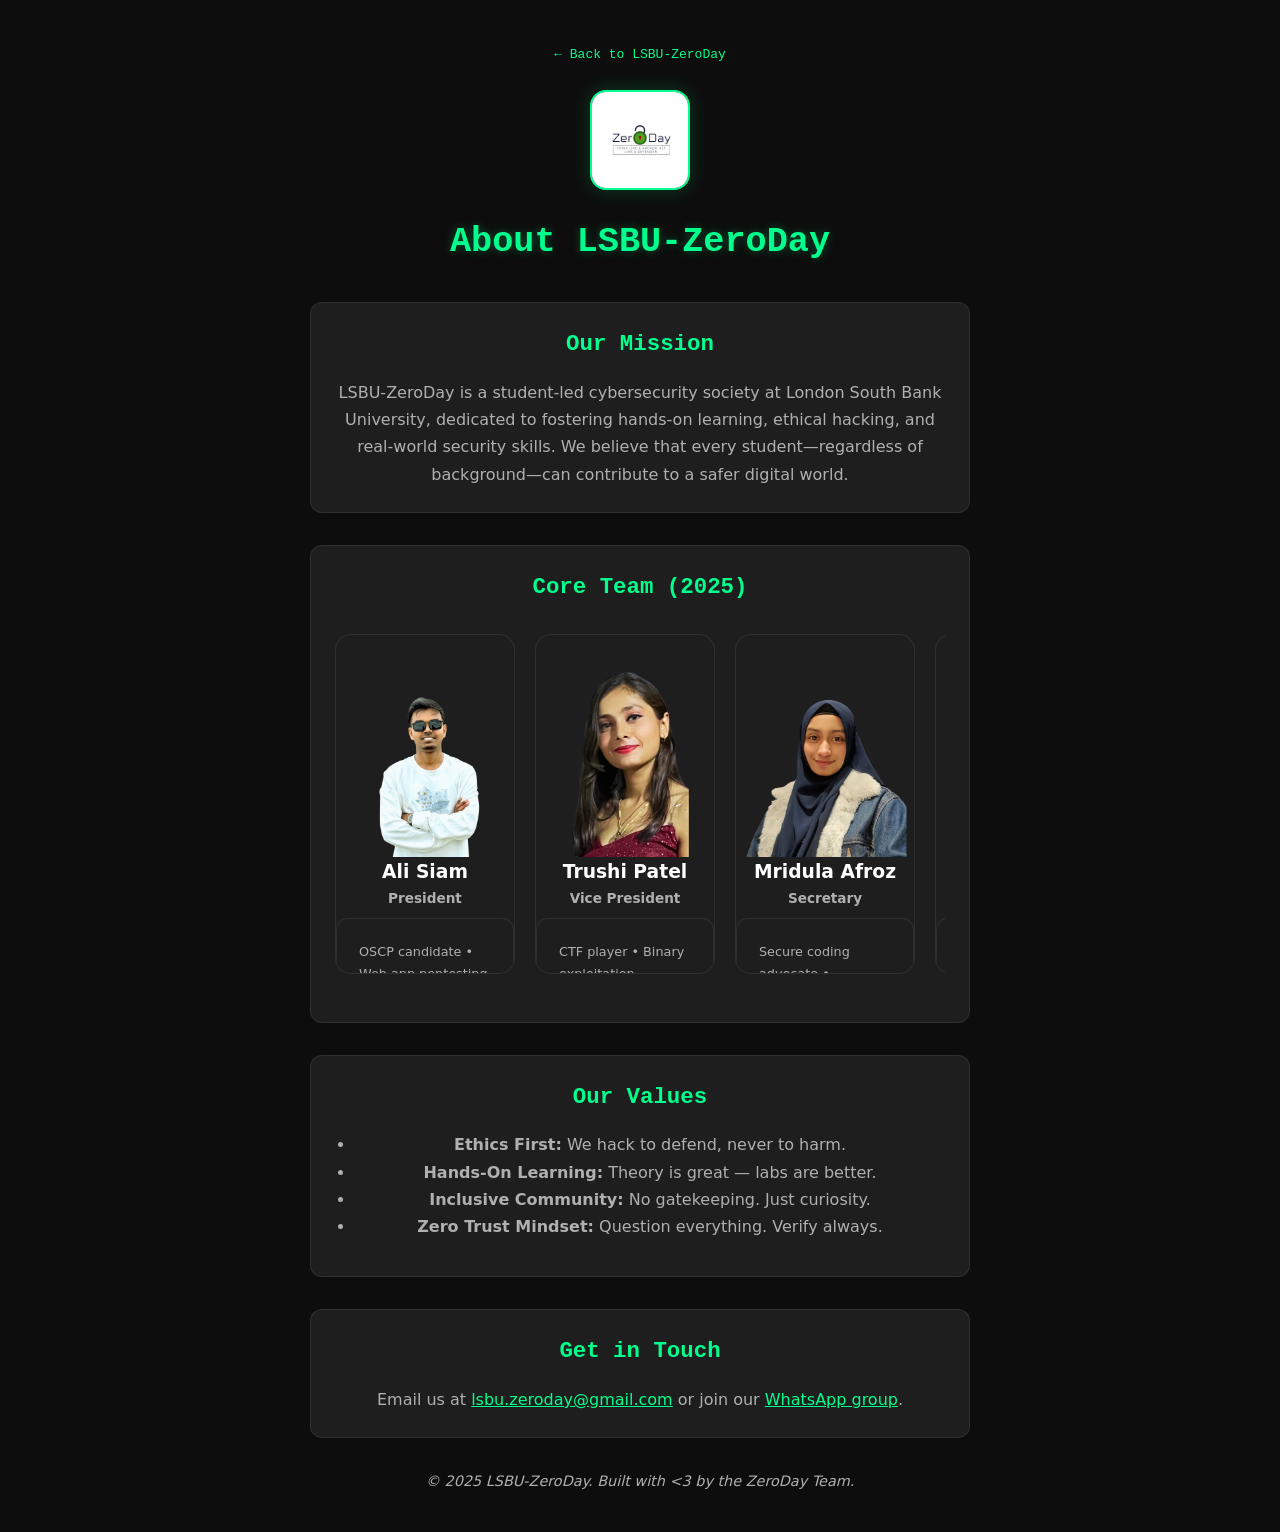
==== about.html @ db0584b8 "Add files via upload" ====
<!DOCTYPE html>
<html lang="en">
<head>
  <meta charset="UTF-8" />
  <meta name="viewport" content="width=device-width, initial-scale=1.0"/>
  <title>About Us • LSBU-ZeroDay</title>
  <link rel="stylesheet" href="style.css" />
  <style>
    /* Optional: override for about page */
    .container {
      max-width: 700px;
      padding: 20px;
    }
    .back-link {
      display: inline-block;
      margin-bottom: 24px;
      color: var(--accent);
      text-decoration: none;
      font-family: monospace;
    }
    .back-link:hover {
      text-decoration: underline;
    }
  </style>
</head>
<body>
  <div class="container">
    <a href="index.html" class="back-link">← Back to LSBU-ZeroDay</a>

    <div class="logo-container">
      <img src="images/logo.jpg" alt="LSBU-ZeroDay Logo" class="logo" />
    </div>

    <h1>About LSBU-ZeroDay</h1>

    <section class="section">
      <h2>Our Mission</h2>
      <p>
        LSBU-ZeroDay is a student-led cybersecurity society at London South Bank University,
        dedicated to fostering hands-on learning, ethical hacking, and real-world security skills.
        We believe that every student—regardless of background—can contribute to a safer digital world.
      </p>
    </section>

    <section class="section">
      <h2>Core Team (2025)</h2>
      <div class="team-carousel">
        <div class="team-member">
          <img src="images/team/ali.png" alt="Ali Siam" class="member-photo">
          <h3>Ali Siam</h3>
          <p class="role">President</p>
          <p class="bio">OSCP candidate • Web app pentesting</p>
        </div>
        <div class="team-member">
          <img src="images/team/trushi.png" alt="Trushi Patel" class="member-photo">
          <h3>Trushi Patel</h3>
          <p class="role">Vice President</p>
          <p class="bio">CTF player • Binary exploitation</p>
        </div>
        <div class="team-member">
          <img src="images/team/prionty.png" alt="Mridula Afroz" class="member-photo">
          <h3>Mridula Afroz</h3>
          <p class="role">Secretary</p>
          <p class="bio">Secure coding advocate • Workshop host</p>
        </div>
        <div class="team-member">
          <img src="images/team/riad.png" alt="Md Riad" class="member-photo">
          <h3>Md Riad</h3>
          <p class="role">Event Coordinator</p>
          <p class="bio">CTF player • Binary exploitation</p>
        </div>
        <div class="team-member">
          <img src="images/team/rumi.png" alt="Md rahman" class="member-photo">
          <h3>Md Rahman</h3>
          <p class="role">Social Media & Outreach Officer</p>
          <p class="bio">CTF player • Binary exploitation</p>
        </div>
        <div class="team-member">
          <img src="images/team/mahfuz.png" alt="Md Mahfuz" class="member-photo">
          <h3>Md Mahfuz</h3>
          <p class="role">Treasurer</p>
          <p class="bio">CTF player • Binary exploitation</p>
        </div>
      </div>
    </section>

    <section class="section">
      <h2>Our Values</h2>
      <ul>
        <li><strong>Ethics First:</strong> We hack to defend, never to harm.</li>
        <li><strong>Hands-On Learning:</strong> Theory is great — labs are better.</li>
        <li><strong>Inclusive Community:</strong> No gatekeeping. Just curiosity.</li>
        <li><strong>Zero Trust Mindset:</strong> Question everything. Verify always.</li>
      </ul>
    </section>

    <section class="section">
      <h2>Get in Touch</h2>
      <p>Email us at <a href="mailto:lsbu.zeroday@gmail.com">lsbu.zeroday@gmail.com</a> or join our <a href="https://chat.whatsapp.com/GFDcwGMq3SUHrPMQDVjfOj">WhatsApp group</a>.</p>
    </section>

    <footer>
      <p>&copy; 2025 LSBU-ZeroDay. Built with <3 by the ZeroDay Team.</p>
    </footer>
  </div>

  <script>
    // Optional: add back-to-top or analytics
  </script>
</body>
</html>
---- style.css ----
/* ============= GREEN CYBER THEME (HTB-INSPIRED) ============= */
:root {
  --bg: #0d0d0d;
  --card: #1e1e1e;
  --accent: #00ff8c;        /* Terminal green */
  --accent-hover: #00e07a;
  --text: #ffffff;
  --text-muted: #b0b0b0;
  --border: rgba(255, 255, 255, 0.08);
  --shadow: rgba(0, 255, 140, 0.15);
}

* {
  margin: 0;
  padding: 0;
  box-sizing: border-box;
}

body {
  font-family: 'Segoe UI', system-ui, sans-serif;
  background: var(--bg);
  color: var(--text);
  min-height: 100vh;
  display: flex;
  justify-content: center;
  align-items: center;
  padding: 20px;
  line-height: 1.6;
}

.hidden { display: none; }

/* ============= LOADER ============= */
#loader {
  position: fixed;
  top: 0; left: 0;
  width: 100%; height: 100%;
  background: #000;
  display: flex;
  justify-content: center;
  align-items: center;
  z-index: 9999;
}

.terminal {
  width: 90%; max-width: 600px;
  background: var(--card);
  border-radius: 12px;
  overflow: hidden;
  box-shadow: 0 0 30px rgba(0, 255, 140, 0.2);
  font-family: 'Courier New', monospace;
  color: var(--accent);
  font-size: 16px;
  border: 1px solid var(--border);
}

.terminal-header {
  background: #141414;
  padding: 10px 16px;
  display: flex; gap: 8px;
}
.dot { width: 12px; height: 12px; border-radius: 50%; }
.red { background: #ff5f56; }
.yellow { background: #ffbd2e; }
.green { background: #27c93f; }

.terminal-body {
  padding: 24px; text-align: left; line-height: 1.8;
}
.terminal-body p {
  margin-bottom: 8px; opacity: 0;
  animation: fadeIn 0.6s forwards;
}
.terminal-body p:nth-child(1) { animation-delay: 0.2s; }
.terminal-body p:nth-child(2) { animation-delay: 0.6s; }
.terminal-body p:nth-child(3) { animation-delay: 1.0s; }
.terminal-body .prompt {
  margin-top: 16px; color: var(--accent);
  opacity: 0; animation: blink 1s infinite 1.4s;
}

@keyframes fadeIn { to { opacity: 1; } }
@keyframes blink { 0%,100% { opacity: 1; } 50% { opacity: 0.3; } }

/* ============= MAIN CONTENT ============= */
#main-content {
  opacity: 0;
  animation: fadeInMain 0.6s 0.3s forwards;
}
@keyframes fadeInMain { to { opacity: 1; } }

.container {
  max-width: 520px; width: 100%; text-align: center;
}

/* Logo */
.logo-container { margin-bottom: 24px; display: flex; justify-content: center; }
.logo {
  width: 100px; height: 100px;
  border-radius: 16px;
  object-fit: cover;
  border: 2px solid var(--accent);
  box-shadow: 0 0 20px rgba(0, 255, 140, 0.2);
  transition: transform 0.3s ease;
}
.logo:hover { transform: scale(1.05); }

/* Header */
.badge {
  display: inline-block;
  background: rgba(0, 255, 140, 0.1);
  color: var(--accent);
  font-size: 0.75rem; font-weight: 700;
  padding: 4px 12px; border-radius: 20px;
  letter-spacing: 0.5px; margin-bottom: 12px;
  font-family: 'Courier New', monospace;
  border: 1px solid rgba(0, 255, 140, 0.3);
}

h1 {
  font-family: 'Courier New', monospace;
  font-size: 2.2rem; font-weight: 700;
  color: var(--accent);
  margin-bottom: 12px;
  text-shadow: 0 0 10px rgba(0, 255, 140, 0.3);
}

/* Status Badge */
.status-badge {
  background: rgba(0, 255, 140, 0.08);
  color: var(--accent);
  font-size: 0.85rem;
  padding: 6px 14px;
  border-radius: 20px;
  display: inline-block;
  margin: 12px 0;
  font-family: monospace;
}
.dot.online {
  display: inline-block;
  width: 8px; height: 8px;
  background: #00ff41;
  border-radius: 50%;
  margin-right: 6px;
}

/* Bio */
.bio {
  background: var(--card);
  padding: 22px;
  border-radius: 12px;
  margin: 16px 0;
  border: 1px solid var(--border);
  text-align: left;
  font-size: 0.95rem;
  color: var(--text-muted);
  line-height: 1.7;
}

/* Achievements */
.achievements {
  display: flex; flex-wrap: wrap; gap: 8px;
  justify-content: center; margin: 16px 0;
}
.badge-sm {
  background: rgba(255, 255, 255, 0.05);
  padding: 4px 10px; border-radius: 6px;
  font-size: 0.8rem; font-family: monospace;
}

/* Event Banner */
.event-banner {
  background: rgba(255, 42, 109, 0.15);
  border-left: 3px solid #ff2a6d;
  padding: 14px;
  border-radius: 0 8px 8px 0;
  margin: 20px auto;
  max-width: 480px;
  font-size: 0.95rem;
  color: #ff9eaa;
}

/* Links */
.links {
  display: flex; flex-direction: column; gap: 16px;
  margin-bottom: 32px;
}
.link {
  display: block;
  padding: 16px 24px;
  background: var(--card);
  color: var(--text);
  text-decoration: none;
  border-radius: 12px;
  font-weight: 600;
  transition: all 0.25s ease;
  border: 1px solid var(--border);
  text-align: left;
  position: relative;
  padding-left: 52px;
}
.link::before {
  position: absolute; left: 20px; top: 50%;
  transform: translateY(-50%);
  content: "→"; color: var(--accent);
  font-family: monospace; font-weight: bold;
}
.link:hover {
  transform: translateY(-2px);
  border-color: var(--accent);
  box-shadow: 0 6px 20px var(--shadow);
  color: var(--accent);
}
.vuln::before { content: "!"; color: #ff2a6d; }
.cta {
  background: rgba(0, 255, 140, 0.1);
  color: var(--accent) !important;
  text-align: center;
  padding-left: 24px;
  border: 1px solid var(--accent);
}
.cta::before {
  content: "$"; color: var(--accent); left: 18px;
}
.cta:hover {
  background: rgba(0, 255, 140, 0.2);
  box-shadow: 0 6px 20px var(--shadow);
}
/* ===== Shared Styles for About Page ===== */
.section {
  margin: 32px 0;
  background: var(--card);
  padding: 24px;
  border-radius: 12px;
  border: 1px solid var(--border);
}

.section h2 {
  color: var(--accent);
  font-family: 'Courier New', monospace;
  margin-bottom: 16px;
  font-size: 1.4rem;
}

.section p, .section li {
  color: var(--text-muted);
  line-height: 1.7;
}

.section ul {
  padding-left: 20px;
  margin: 12px 0;
}

.section a {
  color: var(--accent);
  text-decoration: underline;
}

/* ===== TEAM CAROUSEL ===== */
.team-carousel {
  display: flex;
  gap: 20px;
  overflow-x: auto;
  padding: 12px 0 24px;
  scroll-snap-type: x mandatory;
  -webkit-overflow-scrolling: touch;
  margin-top: 16px;
  scrollbar-width: thin; /* Firefox */
  scrollbar-color: var(--accent) var(--card);
}

.team-carousel::-webkit-scrollbar {
  height: 6px;
}
.team-carousel::-webkit-scrollbar-thumb {
  background: var(--accent);
  border-radius: 3px;
}
.team-carousel::-webkit-scrollbar-track {
  background: var(--card);
}

/* Base style (mobile-first) */
/* Team Member Card */
.team-member {
  flex: 0 0 auto;
  width: 180px;
  height: 340px; /* fixed height for consistent layout */
  display: flex;
  flex-direction: column;
  background: var(--card);
  border-radius: 16px;
  border: 1px solid var(--border);
  overflow: hidden;
  scroll-snap-align: start;
  transition: transform 0.25s, border-color 0.25s;
}

.team-member:hover {
  transform: translateY(-4px);
  border-color: var(--accent);
}

/* Profile Image - Takes 50% of card */
.member-photo {
  width: 100%;
  height: 70%;
  object-fit: cover;
  display: block;
}

/* Text Info - Takes bottom 50% */
.member-info {
  padding: 15px;
  text-align: center;
  flex: 1;
  display: flex;
  flex-direction: column;
  justify-content: flex-start;
}

.member-info h3 {
  font-size: 1.15rem;
  margin: 0 0 6px;
  color: var(--text);
}

.role {
  font-size: 0.85rem;
  color: var(--accent);
  font-weight: 600;
  margin: 0 0 8px;
}

.bio {
  font-size: 0.8rem;
  color: var(--text-muted);
  margin: 0;
  line-height: 1.4;
}


/* Footer */
footer {
  color: var(--text-muted);
  font-size: 0.9rem;
  font-style: italic;
  margin-top: 12px;
}

/* Responsive */
@media (max-width: 600px) {
  h1 { font-size: 1.9rem; }
  .bio { padding: 18px; }
  .link { padding: 14px 20px; padding-left: 48px; }
  .logo { width: 90px; height: 90px; }
}
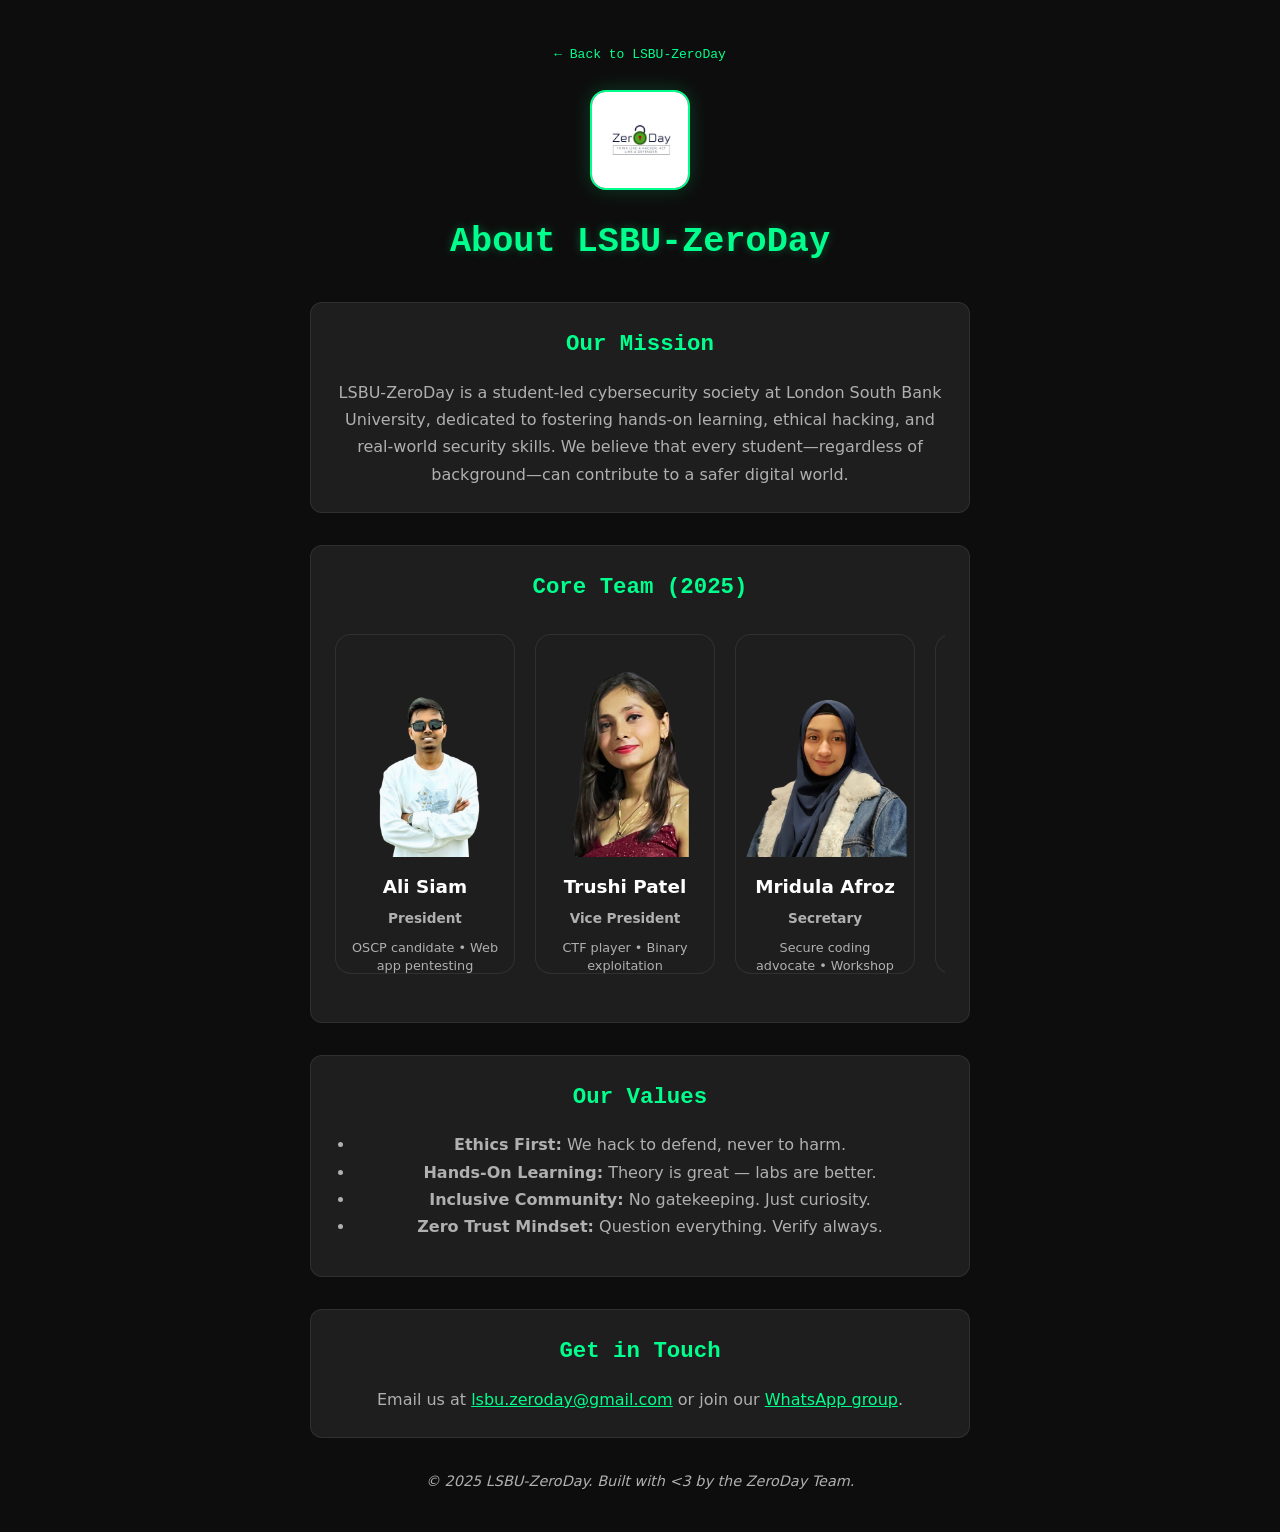
==== commit 33228870: "Fix: Add meta tags, improve accessibility, standardize rel attributes" ====
--- a/about.html
+++ b/about.html
@@ -3,8 +3,22 @@
 <head>
   <meta charset="UTF-8" />
   <meta name="viewport" content="width=device-width, initial-scale=1.0"/>
+  
+  <!-- SEO Meta Tags -->
+  <meta name="description" content="Learn about LSBU-ZeroDay, our mission, core team, and values. A student-led cybersecurity society at London South Bank University.">
+  <meta name="keywords" content="LSBU ZeroDay, cybersecurity society, about us, team, ethical hacking, LSBU students">
+  <meta name="author" content="LSBU-ZeroDay Team">
+  
+  <!-- Open Graph / Social Media Meta Tags -->
+  <meta property="og:type" content="website">
+  <meta property="og:url" content="https://naziulsiam.github.io/zeroday-linktree/about.html">
+  <meta property="og:title" content="About Us • LSBU-ZeroDay">
+  <meta property="og:description" content="Learn about LSBU-ZeroDay, our mission, core team, and values. A student-led cybersecurity society at London South Bank University.">
+  <meta property="og:image" content="https://naziulsiam.github.io/zeroday-linktree/images/logo.jpg">
+  
   <title>About Us • LSBU-ZeroDay</title>
   <link rel="stylesheet" href="style.css" />
+  <link rel="icon" href="data:image/svg+xml,<svg xmlns=%22http://www.w3.org/2000/svg%22 viewBox=%220 0 100 100%22><text y=%22.9em%22 font-size=%2290%22>🛡️</text></svg>">
   <style>
     /* Optional: override for about page */
     .container {
@@ -25,10 +39,10 @@
 </head>
 <body>
   <div class="container">
-    <a href="index.html" class="back-link">← Back to LSBU-ZeroDay</a>
+    <a href="index.html" class="back-link" aria-label="Go back to main page">← Back to LSBU-ZeroDay</a>
 
     <div class="logo-container">
-      <img src="images/logo.jpg" alt="LSBU-ZeroDay Logo" class="logo" />
+      <img src="images/logo.jpg" alt="LSBU-ZeroDay Cybersecurity Society Logo" class="logo" />
     </div>
 
     <h1>About LSBU-ZeroDay</h1>
@@ -44,49 +58,61 @@
 
     <section class="section">
       <h2>Core Team (2025)</h2>
-      <div class="team-carousel">
-        <div class="team-member">
-          <img src="images/team/ali.png" alt="Ali Siam" class="member-photo">
-          <h3>Ali Siam</h3>
-          <p class="role">President</p>
-          <p class="bio">OSCP candidate • Web app pentesting</p>
+      <div class="team-carousel" role="list" aria-label="Core team members">
+        <div class="team-member" role="listitem">
+          <img src="images/team/ali.png" alt="Portrait of Ali Siam, President" class="member-photo">
+          <div class="member-info">
+            <h3>Ali Siam</h3>
+            <p class="role">President</p>
+            <p class="bio">OSCP candidate • Web app pentesting</p>
+          </div>
         </div>
-        <div class="team-member">
-          <img src="images/team/trushi.png" alt="Trushi Patel" class="member-photo">
-          <h3>Trushi Patel</h3>
-          <p class="role">Vice President</p>
-          <p class="bio">CTF player • Binary exploitation</p>
+        <div class="team-member" role="listitem">
+          <img src="images/team/trushi.png" alt="Portrait of Trushi Patel, Vice President" class="member-photo">
+          <div class="member-info">
+            <h3>Trushi Patel</h3>
+            <p class="role">Vice President</p>
+            <p class="bio">CTF player • Binary exploitation</p>
+          </div>
         </div>
-        <div class="team-member">
-          <img src="images/team/prionty.png" alt="Mridula Afroz" class="member-photo">
-          <h3>Mridula Afroz</h3>
-          <p class="role">Secretary</p>
-          <p class="bio">Secure coding advocate • Workshop host</p>
+        <div class="team-member" role="listitem">
+          <img src="images/team/prionty.png" alt="Portrait of Mridula Afroz, Secretary" class="member-photo">
+          <div class="member-info">
+            <h3>Mridula Afroz</h3>
+            <p class="role">Secretary</p>
+            <p class="bio">Secure coding advocate • Workshop host</p>
+          </div>
         </div>
-        <div class="team-member">
-          <img src="images/team/riad.png" alt="Md Riad" class="member-photo">
-          <h3>Md Riad</h3>
-          <p class="role">Event Coordinator</p>
-          <p class="bio">CTF player • Binary exploitation</p>
+        <div class="team-member" role="listitem">
+          <img src="images/team/riad.png" alt="Portrait of Md Riad, Event Coordinator" class="member-photo">
+          <div class="member-info">
+            <h3>Md Riad</h3>
+            <p class="role">Event Coordinator</p>
+            <p class="bio">CTF player • Binary exploitation</p>
+          </div>
         </div>
-        <div class="team-member">
-          <img src="images/team/rumi.png" alt="Md rahman" class="member-photo">
-          <h3>Md Rahman</h3>
-          <p class="role">Social Media & Outreach Officer</p>
-          <p class="bio">CTF player • Binary exploitation</p>
+        <div class="team-member" role="listitem">
+          <img src="images/team/rumi.png" alt="Portrait of Md Rahman, Social Media & Outreach Officer" class="member-photo">
+          <div class="member-info">
+            <h3>Md Rahman</h3>
+            <p class="role">Social Media & Outreach Officer</p>
+            <p class="bio">CTF player • Binary exploitation</p>
+          </div>
         </div>
-        <div class="team-member">
-          <img src="images/team/mahfuz.png" alt="Md Mahfuz" class="member-photo">
-          <h3>Md Mahfuz</h3>
-          <p class="role">Treasurer</p>
-          <p class="bio">CTF player • Binary exploitation</p>
+        <div class="team-member" role="listitem">
+          <img src="images/team/mahfuz.png" alt="Portrait of Md Mahfuz, Treasurer" class="member-photo">
+          <div class="member-info">
+            <h3>Md Mahfuz</h3>
+            <p class="role">Treasurer</p>
+            <p class="bio">CTF player • Binary exploitation</p>
+          </div>
         </div>
       </div>
     </section>
 
     <section class="section">
       <h2>Our Values</h2>
-      <ul>
+      <ul role="list">
         <li><strong>Ethics First:</strong> We hack to defend, never to harm.</li>
         <li><strong>Hands-On Learning:</strong> Theory is great — labs are better.</li>
         <li><strong>Inclusive Community:</strong> No gatekeeping. Just curiosity.</li>
@@ -96,11 +122,11 @@
 
     <section class="section">
       <h2>Get in Touch</h2>
-      <p>Email us at <a href="mailto:lsbu.zeroday@gmail.com">lsbu.zeroday@gmail.com</a> or join our <a href="https://chat.whatsapp.com/GFDcwGMq3SUHrPMQDVjfOj">WhatsApp group</a>.</p>
+      <p>Email us at <a href="mailto:lsbu.zeroday@gmail.com" aria-label="Send us an email">lsbu.zeroday@gmail.com</a> or join our <a href="https://chat.whatsapp.com/GFDcwGMq3SUHrPMQDVjfOj" target="_blank" rel="noopener noreferrer" aria-label="Join our WhatsApp group">WhatsApp group</a>.</p>
     </section>
 
     <footer>
-      <p>&copy; 2025 LSBU-ZeroDay. Built with <3 by the ZeroDay Team.</p>
+      <p>&copy; 2025 LSBU-ZeroDay. Built with &lt;3 by the ZeroDay Team.</p>
     </footer>
   </div>
 
@@ -108,4 +134,4 @@
     // Optional: add back-to-top or analytics
   </script>
 </body>
-</html>
+</html>
--- a/style.css
+++ b/style.css
@@ -144,8 +144,8 @@
   margin-right: 6px;
 }
 
-/* Bio */
-.bio {
+/* Profile Bio (renamed from .bio to avoid conflict) */
+.profile-bio {
   background: var(--card);
   padding: 22px;
   border-radius: 12px;
@@ -226,6 +226,7 @@
   background: rgba(0, 255, 140, 0.2);
   box-shadow: 0 6px 20px var(--shadow);
 }
+
 /* ===== Shared Styles for About Page ===== */
 .section {
   margin: 32px 0;
@@ -281,7 +282,6 @@
   background: var(--card);
 }
 
-/* Base style (mobile-first) */
 /* Team Member Card */
 .team-member {
   flex: 0 0 auto;
@@ -302,7 +302,7 @@
   border-color: var(--accent);
 }
 
-/* Profile Image - Takes 50% of card */
+/* Profile Image - Takes 70% of card */
 .member-photo {
   width: 100%;
   height: 70%;
@@ -310,7 +310,7 @@
   display: block;
 }
 
-/* Text Info - Takes bottom 50% */
+/* Text Info - Takes bottom 30% */
 .member-info {
   padding: 15px;
   text-align: center;
@@ -333,13 +333,17 @@
   margin: 0 0 8px;
 }
 
-.bio {
+/* Team Member Bio - Specific to about page team cards */
+.member-info .bio {
   font-size: 0.8rem;
   color: var(--text-muted);
   margin: 0;
   line-height: 1.4;
-}
-
+  background: transparent;
+  padding: 0;
+  border: none;
+  text-align: center;
+}
 
 /* Footer */
 footer {
@@ -352,7 +356,7 @@
 /* Responsive */
 @media (max-width: 600px) {
   h1 { font-size: 1.9rem; }
-  .bio { padding: 18px; }
+  .profile-bio { padding: 18px; }
   .link { padding: 14px 20px; padding-left: 48px; }
   .logo { width: 90px; height: 90px; }
 }
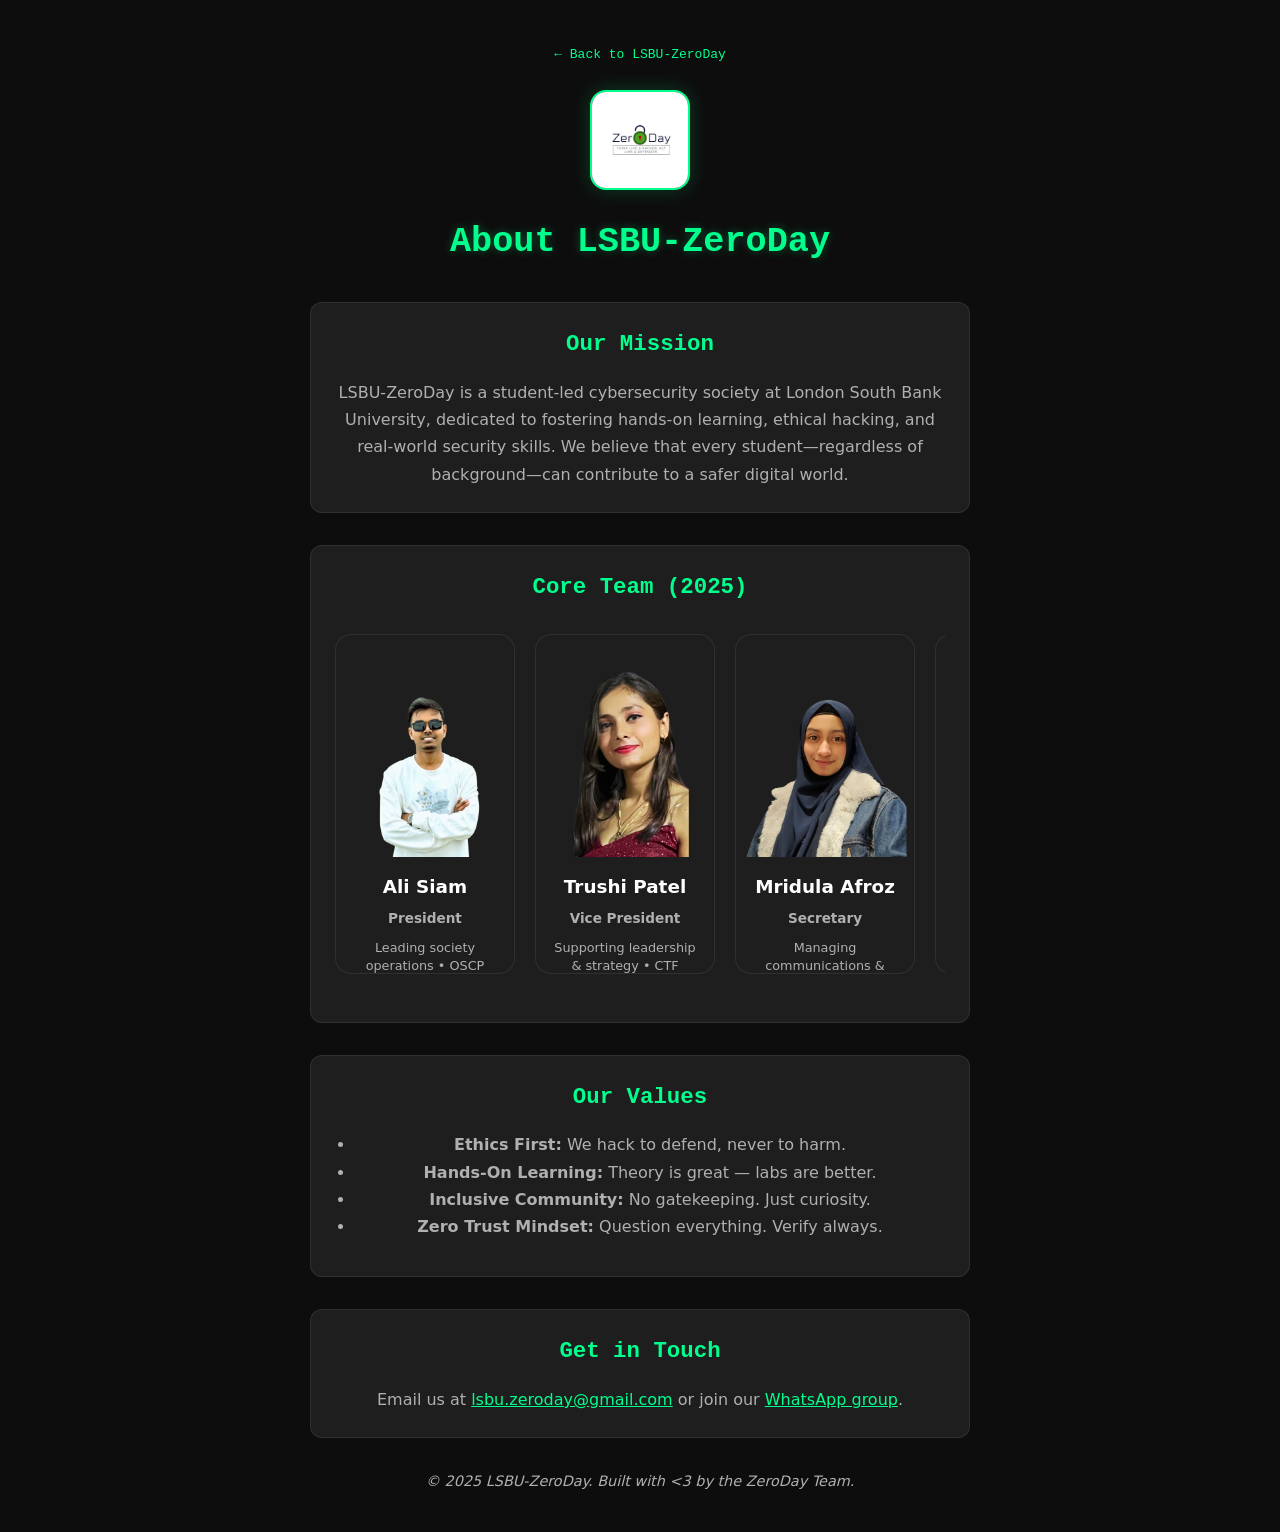
==== commit 4dfdc2b4: "Updated event list and about section" ====
--- a/about.html
+++ b/about.html
@@ -1,30 +1,35 @@
 <!DOCTYPE html>
 <html lang="en">
+
 <head>
   <meta charset="UTF-8" />
-  <meta name="viewport" content="width=device-width, initial-scale=1.0"/>
-  
+  <meta name="viewport" content="width=device-width, initial-scale=1.0" />
+
   <!-- SEO Meta Tags -->
-  <meta name="description" content="Learn about LSBU-ZeroDay, our mission, core team, and values. A student-led cybersecurity society at London South Bank University.">
+  <meta name="description"
+    content="Learn about LSBU-ZeroDay, our mission, core team, and values. A student-led cybersecurity society at London South Bank University.">
   <meta name="keywords" content="LSBU ZeroDay, cybersecurity society, about us, team, ethical hacking, LSBU students">
   <meta name="author" content="LSBU-ZeroDay Team">
-  
+
   <!-- Open Graph / Social Media Meta Tags -->
   <meta property="og:type" content="website">
   <meta property="og:url" content="https://naziulsiam.github.io/zeroday-linktree/about.html">
   <meta property="og:title" content="About Us • LSBU-ZeroDay">
-  <meta property="og:description" content="Learn about LSBU-ZeroDay, our mission, core team, and values. A student-led cybersecurity society at London South Bank University.">
+  <meta property="og:description"
+    content="Learn about LSBU-ZeroDay, our mission, core team, and values. A student-led cybersecurity society at London South Bank University.">
   <meta property="og:image" content="https://naziulsiam.github.io/zeroday-linktree/images/logo.jpg">
-  
+
   <title>About Us • LSBU-ZeroDay</title>
   <link rel="stylesheet" href="style.css" />
-  <link rel="icon" href="data:image/svg+xml,<svg xmlns=%22http://www.w3.org/2000/svg%22 viewBox=%220 0 100 100%22><text y=%22.9em%22 font-size=%2290%22>🛡️</text></svg>">
+  <link rel="icon"
+    href="data:image/svg+xml,<svg xmlns=%22http://www.w3.org/2000/svg%22 viewBox=%220 0 100 100%22><text y=%22.9em%22 font-size=%2290%22>🛡️</text></svg>">
   <style>
     /* Optional: override for about page */
     .container {
       max-width: 700px;
       padding: 20px;
     }
+
     .back-link {
       display: inline-block;
       margin-bottom: 24px;
@@ -32,11 +37,13 @@
       text-decoration: none;
       font-family: monospace;
     }
+
     .back-link:hover {
       text-decoration: underline;
     }
   </style>
 </head>
+
 <body>
   <div class="container">
     <a href="index.html" class="back-link" aria-label="Go back to main page">← Back to LSBU-ZeroDay</a>
@@ -64,7 +71,7 @@
           <div class="member-info">
             <h3>Ali Siam</h3>
             <p class="role">President</p>
-            <p class="bio">OSCP candidate • Web app pentesting</p>
+            <p class="bio">Leading society operations • OSCP candidate • Web app pentesting</p>
           </div>
         </div>
         <div class="team-member" role="listitem">
@@ -72,7 +79,7 @@
           <div class="member-info">
             <h3>Trushi Patel</h3>
             <p class="role">Vice President</p>
-            <p class="bio">CTF player • Binary exploitation</p>
+            <p class="bio">Supporting leadership & strategy • CTF enthusiast • Binary exploitation</p>
           </div>
         </div>
         <div class="team-member" role="listitem">
@@ -80,7 +87,7 @@
           <div class="member-info">
             <h3>Mridula Afroz</h3>
             <p class="role">Secretary</p>
-            <p class="bio">Secure coding advocate • Workshop host</p>
+            <p class="bio">Managing communications & documentation • Secure coding advocate</p>
           </div>
         </div>
         <div class="team-member" role="listitem">
@@ -88,15 +95,16 @@
           <div class="member-info">
             <h3>Md Riad</h3>
             <p class="role">Event Coordinator</p>
-            <p class="bio">CTF player • Binary exploitation</p>
+            <p class="bio">Organizing workshops & events • CTF player • Network security</p>
           </div>
         </div>
         <div class="team-member" role="listitem">
-          <img src="images/team/rumi.png" alt="Portrait of Md Rahman, Social Media & Outreach Officer" class="member-photo">
+          <img src="images/team/rumi.png" alt="Portrait of Md Rahman, Social Media & Outreach Officer"
+            class="member-photo">
           <div class="member-info">
             <h3>Md Rahman</h3>
             <p class="role">Social Media & Outreach Officer</p>
-            <p class="bio">CTF player • Binary exploitation</p>
+            <p class="bio">Building community presence • Social media strategy • Digital forensics</p>
           </div>
         </div>
         <div class="team-member" role="listitem">
@@ -104,7 +112,7 @@
           <div class="member-info">
             <h3>Md Mahfuz</h3>
             <p class="role">Treasurer</p>
-            <p class="bio">CTF player • Binary exploitation</p>
+            <p class="bio">Managing finances & budgets • Cloud security • Risk assessment</p>
           </div>
         </div>
       </div>
@@ -122,7 +130,9 @@
 
     <section class="section">
       <h2>Get in Touch</h2>
-      <p>Email us at <a href="mailto:lsbu.zeroday@gmail.com" aria-label="Send us an email">lsbu.zeroday@gmail.com</a> or join our <a href="https://chat.whatsapp.com/GFDcwGMq3SUHrPMQDVjfOj" target="_blank" rel="noopener noreferrer" aria-label="Join our WhatsApp group">WhatsApp group</a>.</p>
+      <p>Email us at <a href="mailto:lsbu.zeroday@gmail.com" aria-label="Send us an email">lsbu.zeroday@gmail.com</a> or
+        join our <a href="https://chat.whatsapp.com/GFDcwGMq3SUHrPMQDVjfOj" target="_blank" rel="noopener noreferrer"
+          aria-label="Join our WhatsApp group">WhatsApp group</a>.</p>
     </section>
 
     <footer>
@@ -134,4 +144,5 @@
     // Optional: add back-to-top or analytics
   </script>
 </body>
+
 </html>
